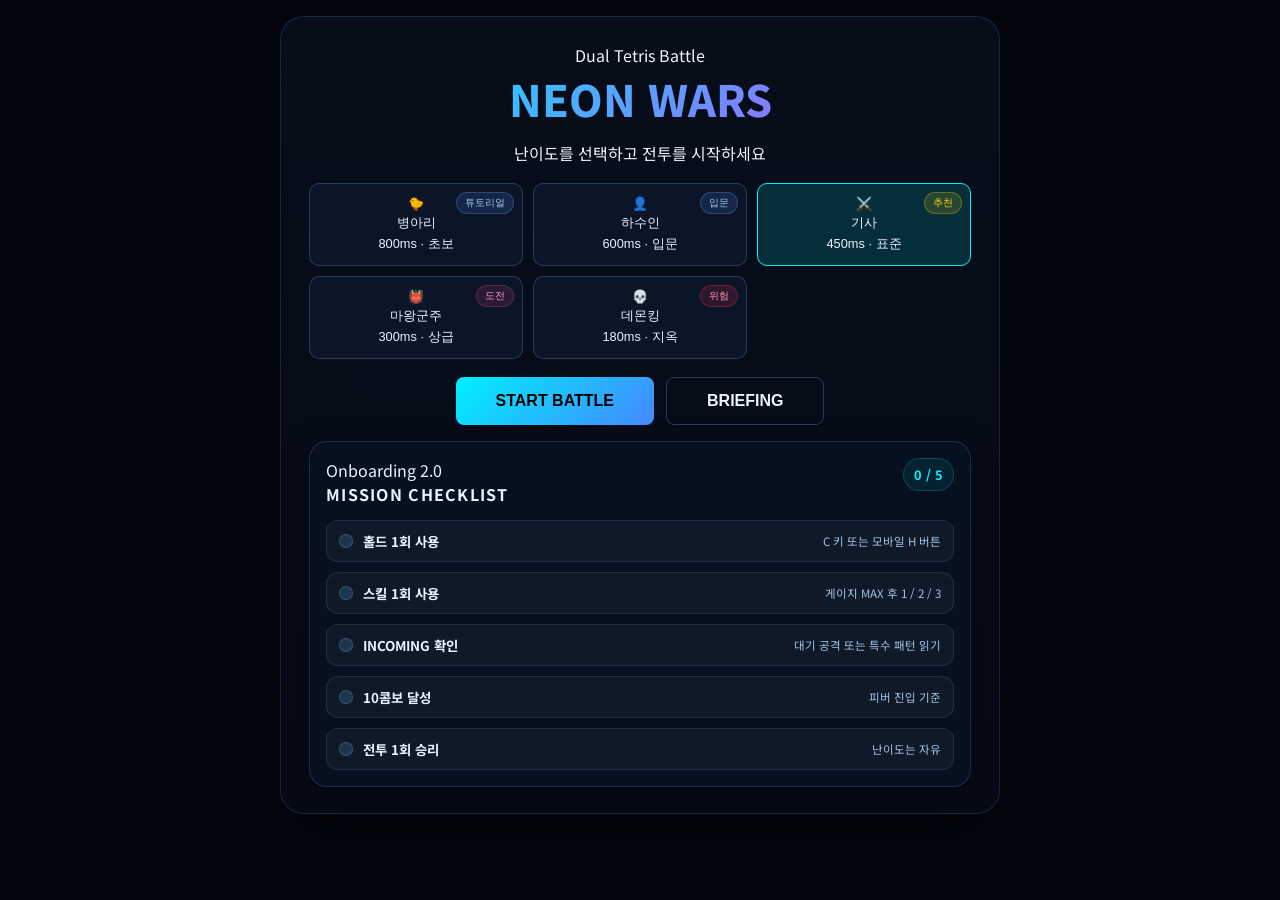
==== index.html @ 00982eb3 "feat: release v3.12.0 neon shift and combat orchestration" ====
﻿<!--
  Dual Tetris Battle: Neon Wars
  [v3.12.0] 메인 HTML - Neon Shift HUD 메타와 피버/듀얼 레이어 UI 확장
  
  작성일: 2026-03-02
  작성자: AI Agent
-->
<!DOCTYPE html>
<html lang="ko">
<head>
  <meta charset="UTF-8" />
  <meta name="viewport" content="width=device-width, initial-scale=1.0, maximum-scale=1.0, user-scalable=no, viewport-fit=cover" />
  <title>Dual Tetris Battle: Neon Wars</title>
  <meta name="description" content="AI와의 대전형 테트리스 배틀 게임 - Neon Wars" />
  <meta name="theme-color" content="#050810" />
  <link rel="stylesheet" href="./styles/main.css" />
  <link rel="preconnect" href="https://fonts.googleapis.com" />
  <link rel="preconnect" href="https://fonts.gstatic.com" crossorigin />
  <link href="https://fonts.googleapis.com/css2?family=Noto+Sans+KR:wght@400;600;700;800&display=swap" rel="stylesheet" />
</head>
<body>
  <!-- 배경 효과 캔버스 -->
  <canvas id="bgFx" class="bg-fx" width="1920" height="1080" aria-hidden="true"></canvas>

  <!-- 시작 화면 -->
  <section id="startScreen" class="start-screen">
    <div class="start-card">
      <p class="eyebrow">Dual Tetris Battle</p>
      <h1>NEON WARS</h1>
      <p class="subtitle">난이도를 선택하고 전투를 시작하세요</p>
      
      <div id="difficultyGrid" class="difficulty-grid">
        <button class="diff-btn" data-difficulty="병아리" data-level="0">
          <span class="diff-tag">튜토리얼</span>
          <span class="emoji">🐤</span>
          <span class="label">병아리</span>
          <span class="stats">800ms · 초보</span>
        </button>
        <button class="diff-btn" data-difficulty="하수인" data-level="1">
          <span class="diff-tag">입문</span>
          <span class="emoji">👤</span>
          <span class="label">하수인</span>
          <span class="stats">600ms · 입문</span>
        </button>
        <button class="diff-btn active" data-difficulty="기사" data-level="2">
          <span class="diff-tag recommended">추천</span>
          <span class="emoji">⚔️</span>
          <span class="label">기사</span>
          <span class="stats">450ms · 표준</span>
        </button>
        <button class="diff-btn" data-difficulty="마왕군주" data-level="3">
          <span class="diff-tag caution">도전</span>
          <span class="emoji">👹</span>
          <span class="label">마왕군주</span>
          <span class="stats">300ms · 상급</span>
        </button>
        <button class="diff-btn danger" data-difficulty="데몬킹" data-level="4">
          <span class="diff-tag danger">위험</span>
          <span class="emoji">💀</span>
          <span class="label">데몬킹</span>
          <span class="stats">180ms · 지옥</span>
        </button>
      </div>
      
      <div class="start-actions">
        <button id="startBattleBtn" class="start-battle">START BATTLE</button>
        <button id="briefingOpenBtn" class="start-battle briefing-btn">BRIEFING</button>
      </div>
      <div id="recentBattleCard" class="recent-battle-card hidden" aria-live="polite">
        <span class="meta-label">LAST RESULT</span>
        <strong id="recentBattleResult">-</strong>
        <span id="recentBattleMeta">최근 전투 기록 없음</span>
      </div>
      <section class="mission-panel" aria-labelledby="missionTitle">
        <div class="mission-head">
          <div>
            <p class="eyebrow">Onboarding 2.0</p>
            <h2 id="missionTitle">MISSION CHECKLIST</h2>
          </div>
          <strong id="missionProgressValue">0 / 5</strong>
        </div>
        <div id="missionChecklist" class="mission-checklist"></div>
      </section>
    </div>
  </section>

  <!-- 메인 앱 컨테이너 -->
  <div id="app" class="app">
    <!-- 상단 바 -->
    <header class="topbar">
      <h1>DUAL TETRIS BATTLE</h1>
      <div class="controls-row">
        <span id="difficultyBadge" class="difficulty-badge">AI: 기사</span>
        <button id="startBtn" class="neon-btn">TITLE</button>
        <button id="pauseBtn" class="neon-btn">PAUSE</button>
        <button id="settingsBtn" class="neon-btn">SETTINGS</button>
      </div>
    </header>

    <!-- 모바일 상태 바 (점수/콤보/레벨/게이지 한 줄) -->
    <section id="mobileStatusBar" class="mobile-status-bar">
      <div class="status-item">
        <span class="label">SCORE</span>
        <span class="value" id="mobileScore">0</span>
      </div>
      <div class="status-item">
        <span class="label">COMBO</span>
        <span class="value combo" id="mobileCombo">x0</span>
      </div>
      <div class="status-item">
        <span class="label">LEVEL</span>
        <span class="value" id="mobileLevel">1</span>
      </div>
      <div class="status-item gauge-item">
        <span class="label">SPECIAL</span>
        <div class="mobile-gauge">
          <div class="mobile-gauge-fill" id="mobileGaugeFill" style="--gauge-percent: 0%"></div>
        </div>
      </div>
    </section>

    <!-- 게임 스테이지: 3컬럼 레이아웃 -->
    <main id="stage" class="stage desktop prestart">
      
      <!-- 왼쪽: 플레이어 레인 -->
      <section class="lane player-lane">
        <h2 class="lane-title">PLAYER</h2>
        
        <!-- 플레이어 보드 -->
        <div class="board-wrap">
          <canvas id="playerCanvas" width="300" height="600"></canvas>
        </div>
        
        <!-- 플레이어 사이드 패널 (HOLD + NEXT) -->
        <div class="side-panel player-side">
          <!-- HOLD -->
          <div class="block-preview hold-preview">
            <div class="label">HOLD [C]</div>
            <canvas id="holdCanvas" width="80" height="80"></canvas>
          </div>
          
          <!-- NEXT 블록들 -->
          <div class="block-preview next-preview">
            <div class="label">NEXT</div>
            <canvas id="next1Canvas" width="80" height="60"></canvas>
            <canvas id="next2Canvas" width="80" height="60"></canvas>
            <canvas id="next3Canvas" width="80" height="60"></canvas>
            <canvas id="next4Canvas" class="extra-next" width="80" height="60"></canvas>
            <canvas id="next5Canvas" class="extra-next" width="80" height="60"></canvas>
          </div>
        </div>
      </section>

      <!-- 가운데: 상태/점수 패널 -->
      <section class="center-panel">
        <!-- VS 인디케이터 -->
        <div class="vs-indicator">VS</div>
        
        <!-- 메인 HUD -->
        <div class="main-hud">
          <!-- 점수 패널 -->
          <div class="hud-panel score-panel">
            <div class="label">SCORE</div>
            <div class="value" id="scoreValue">0</div>
          </div>
          
          <!-- 콤보 패널 -->
          <div class="hud-panel combo-panel">
            <div class="label">COMBO</div>
            <div class="value combo" id="comboValue">x0</div>
          </div>
          
          <!-- 레벨 패널 -->
          <div class="hud-panel level-panel">
            <div class="label">LEVEL</div>
            <div class="value" id="levelValue">1</div>
          </div>
          
          <!-- 특수 게이지 -->
          <div class="gauge-wrapper">
            <div class="gauge-container" id="specialGauge">
              <div class="gauge-bg"></div>
              <div class="gauge-fill" style="--gauge-percent: 0%"></div>
              <div class="gauge-inner">
                <div class="gauge-value" id="gaugeValue">0%</div>
                <div class="label">SPECIAL</div>
              </div>
            </div>
          </div>
          
          <!-- 스킬 버튼 영역 [v5.0.0] -->
          <div class="skills-panel" id="skillsPanel">
            <div class="skills-title">SKILLS</div>
            <div class="skill-buttons">
              <button class="skill-btn" id="skillBtn1" data-skill="blind" disabled>
                <span class="skill-key">1</span>
                <span class="skill-name">블라인드</span>
                <span class="skill-desc">상대 시야 차단</span>
              </button>
              <button class="skill-btn" id="skillBtn2" data-skill="swap" disabled>
                <span class="skill-key">2</span>
                <span class="skill-name">블록 스왑</span>
                <span class="skill-desc">상대 블록 교환</span>
              </button>
              <button class="skill-btn" id="skillBtn3" data-skill="reflect" disabled>
                <span class="skill-key">3</span>
                <span class="skill-name">가비지 반사</span>
                <span class="skill-desc">공격 반사 (5초)</span>
              </button>
            </div>
            <div class="skills-hint">키 1, 2, 3 또는 클릭으로 사용</div>
          </div>
        </div>
      </section>

      <!-- 오른쪽: AI 레인 -->
      <section class="lane ai-lane">
        <h2 class="lane-title">AI</h2>
        
        <!-- AI 보드 -->
        <div class="board-wrap">
          <canvas id="aiCanvas" width="300" height="600"></canvas>
        </div>
        
        <!-- AI 사이드 패널 -->
        <div class="side-panel ai-side">
          <div class="hud-panel ai-level-panel">
            <div class="label">AI LEVEL</div>
            <div class="value" id="aiLevelValue">기사</div>
          </div>
          <div class="hud-panel boss-hp-panel">
            <div class="label">BOSS HP</div>
            <div class="boss-hp-bar">
              <div class="boss-hp-fill" id="bossHpFill" style="--boss-hp-percent: 100%"></div>
            </div>
            <div class="value" id="bossHpValue">100%</div>
          </div>
        </div>
      </section>
    </main>

    <aside id="battleWidgets" class="battle-widgets">
      <section class="widget-card status-widget" aria-live="polite">
        <div class="widget-head">
          <span class="widget-label">STATUS</span>
          <span class="widget-value" id="statusCountValue">0</span>
        </div>
        <div id="statusEffects" class="status-effects">
          <div class="status-empty">활성 상태 없음</div>
        </div>
      </section>
      <section class="widget-card incoming-widget" aria-live="polite">
        <div class="widget-head">
          <span class="widget-label">INCOMING</span>
          <span class="widget-value incoming" id="incomingValue">0</span>
        </div>
        <div id="incomingQueue" class="incoming-queue">
          <div class="incoming-empty">위협 없음</div>
        </div>
      </section>
    </aside>
  </div>

  <!-- 모바일 컨트롤 -->
  <section id="mobileControls" class="mobile-controls hidden">
    <button data-action="left" aria-label="왼쪽 이동">◀</button>
    <button data-action="rotate" aria-label="회전">⟳</button>
    <button data-action="right" aria-label="오른쪽 이동">▶</button>
    <button data-action="softDrop" aria-label="소프트 드롭">▼</button>
    <button data-action="hardDrop" aria-label="하드 드롭">⤓</button>
    <button data-action="hold" aria-label="홀드">H</button>
    <button data-action="skill1" aria-label="블라인드 스킬" disabled>1</button>
    <button data-action="skill2" aria-label="블록 스왑 스킬" disabled>2</button>
    <button data-action="skill3" aria-label="가비지 반사 스킬" disabled>3</button>
  </section>

  <!-- 일시정지 오버레이 -->
  <section id="pauseOverlay" class="pause-overlay">
    <div class="pause-menu">
      <h2>PAUSED</h2>
      <div class="pause-buttons">
        <button id="resumeBtn" class="pause-btn">RESUME</button>
        <button id="restartBtn" class="pause-btn">RESTART</button>
        <button id="titleBtn" class="pause-btn">RETURN TO TITLE</button>
      </div>
    </div>
  </section>

  <section id="settingsOverlay" class="modal-overlay settings-overlay" aria-hidden="true">
    <div class="modal-card settings-modal" role="dialog" aria-modal="true" aria-labelledby="settingsTitle">
      <div class="modal-head">
        <div>
          <p class="modal-eyebrow">CONTROL CENTER</p>
          <h2 id="settingsTitle">SETTINGS</h2>
        </div>
        <button id="settingsCloseBtn" class="modal-close" aria-label="설정 닫기">CLOSE</button>
      </div>
      <div class="settings-grid">
        <section class="settings-group">
          <h3>AUDIO</h3>
          <label class="setting-row" for="masterVolumeSlider">
            <span>MASTER</span>
            <strong id="masterVolumeValue">78%</strong>
          </label>
          <input id="masterVolumeSlider" class="setting-range" type="range" min="0" max="100" step="1" value="78" />
          <label class="setting-row" for="bgmVolumeSlider">
            <span>BGM</span>
            <strong id="bgmVolumeValue">68%</strong>
          </label>
          <input id="bgmVolumeSlider" class="setting-range" type="range" min="0" max="100" step="1" value="68" />
          <label class="setting-row" for="sfxVolumeSlider">
            <span>SFX</span>
            <strong id="sfxVolumeValue">92%</strong>
          </label>
          <input id="sfxVolumeSlider" class="setting-range" type="range" min="0" max="100" step="1" value="92" />
          <label class="setting-row" for="voiceVolumeSlider">
            <span>VOICE</span>
            <strong id="voiceVolumeValue">88%</strong>
          </label>
          <input id="voiceVolumeSlider" class="setting-range" type="range" min="0" max="100" step="1" value="88" />
          <div class="settings-actions">
            <button id="settingsMuteBtn" class="setting-btn">MUTE OFF</button>
            <button id="settingsTrackBtn" class="setting-btn">NEXT TRACK</button>
            <button id="settingsTestBtn" class="setting-btn">TEST MIX</button>
            <button id="settingsCalibrateBtn" class="setting-btn">CALIBRATE</button>
            <button id="settingsLowStimAudioBtn" class="setting-btn">LOW STIM OFF</button>
          </div>
          <div class="settings-actions preset-actions">
            <button class="setting-btn preset-btn" data-preset="arcade">ARCADE</button>
            <button class="setting-btn preset-btn" data-preset="focus">FOCUS</button>
            <button class="setting-btn preset-btn" data-preset="cinematic">CINEMATIC</button>
            <button class="setting-btn preset-btn" data-preset="quiet">QUIET</button>
          </div>
          <div class="settings-meta-grid">
            <div class="settings-meta">
              <span class="meta-label">BGM STATE</span>
              <strong id="bgmStateValue">NORMAL</strong>
            </div>
            <div class="settings-meta">
              <span class="meta-label">CURRENT TRACK</span>
              <strong id="trackNameValue">-</strong>
            </div>
            <div class="settings-meta">
              <span class="meta-label">MUSIC DRIVE</span>
              <strong id="musicDriveValue">CALM</strong>
            </div>
            <div class="settings-meta">
              <span class="meta-label">BOSS LAYER</span>
              <strong id="bossLayerValue">OFF</strong>
            </div>
          </div>
        </section>
        <section class="settings-group">
          <h3>CONTROL</h3>
          <label class="setting-row" for="inputBufferSlider">
            <span>INPUT PRESET</span>
            <strong id="inputProfileValue">STANDARD</strong>
          </label>
          <div class="settings-actions preset-actions control-preset-actions">
            <button class="setting-btn control-preset-btn" data-input-preset="standard">STANDARD</button>
            <button class="setting-btn control-preset-btn" data-input-preset="arcade">ARCADE</button>
            <button class="setting-btn control-preset-btn" data-input-preset="control">CONTROL</button>
            <button class="setting-btn control-preset-btn" data-input-preset="mobileSafe">MOBILE SAFE</button>
          </div>
          <div class="keybind-grid" id="keybindGrid">
            <div class="keybind-row">
              <span class="keybind-label">MOVE LEFT</span>
              <strong id="rebindMoveLeftValue">ArrowLeft</strong>
              <button id="rebindMoveLeftBtn" class="setting-btn keybind-btn" data-rebind-action="moveLeft">REBIND</button>
            </div>
            <div class="keybind-row">
              <span class="keybind-label">MOVE RIGHT</span>
              <strong id="rebindMoveRightValue">ArrowRight</strong>
              <button id="rebindMoveRightBtn" class="setting-btn keybind-btn" data-rebind-action="moveRight">REBIND</button>
            </div>
            <div class="keybind-row">
              <span class="keybind-label">ROTATE CW</span>
              <strong id="rebindRotateCWValue">ArrowUp / KeyX</strong>
              <button id="rebindRotateCWBtn" class="setting-btn keybind-btn" data-rebind-action="rotateCW">REBIND</button>
            </div>
            <div class="keybind-row">
              <span class="keybind-label">ROTATE CCW</span>
              <strong id="rebindRotateCCWValue">KeyZ</strong>
              <button id="rebindRotateCCWBtn" class="setting-btn keybind-btn" data-rebind-action="rotateCCW">REBIND</button>
            </div>
            <div class="keybind-row">
              <span class="keybind-label">SOFT DROP</span>
              <strong id="rebindSoftDropValue">ArrowDown</strong>
              <button id="rebindSoftDropBtn" class="setting-btn keybind-btn" data-rebind-action="softDrop">REBIND</button>
            </div>
            <div class="keybind-row">
              <span class="keybind-label">HARD DROP</span>
              <strong id="rebindHardDropValue">Space</strong>
              <button id="rebindHardDropBtn" class="setting-btn keybind-btn" data-rebind-action="hardDrop">REBIND</button>
            </div>
            <div class="keybind-row">
              <span class="keybind-label">HOLD</span>
              <strong id="rebindHoldValue">KeyC</strong>
              <button id="rebindHoldBtn" class="setting-btn keybind-btn" data-rebind-action="hold">REBIND</button>
            </div>
            <div class="keybind-row">
              <span class="keybind-label">PAUSE</span>
              <strong id="rebindPauseValue">Escape / KeyP</strong>
              <button id="rebindPauseBtn" class="setting-btn keybind-btn" data-rebind-action="pause">REBIND</button>
            </div>
          </div>
          <label class="setting-row" for="inputBufferSlider">
            <span>BUFFER</span>
            <strong id="inputBufferValue">110ms</strong>
          </label>
          <input id="inputBufferSlider" class="setting-range" type="range" min="50" max="150" step="5" value="110" />
          <div class="settings-actions">
            <button id="controlAdvancedBtn" class="setting-btn">ADVANCED OFF</button>
          </div>
          <div id="controlAdvancedPanel" class="control-advanced-panel hidden">
            <label class="setting-row" for="dasSlider">
              <span>DAS</span>
              <strong id="dasValue">135ms</strong>
            </label>
            <input id="dasSlider" class="setting-range" type="range" min="60" max="200" step="5" value="135" />
            <label class="setting-row" for="arrSlider">
              <span>ARR</span>
              <strong id="arrValue">40ms</strong>
            </label>
            <input id="arrSlider" class="setting-range" type="range" min="0" max="80" step="4" value="40" />
            <label class="setting-row" for="softDropRepeatSlider">
              <span>SOFT DROP REPEAT</span>
              <strong id="softDropRepeatValue">32ms</strong>
            </label>
            <input id="softDropRepeatSlider" class="setting-range" type="range" min="12" max="60" step="4" value="32" />
            <label class="setting-row" for="lockResetLimitSlider">
              <span>LOCK RESET LIMIT</span>
              <strong id="lockResetLimitValue">15</strong>
            </label>
            <input id="lockResetLimitSlider" class="setting-range" type="range" min="4" max="20" step="1" value="15" />
            <div class="settings-actions">
              <button id="irsToggleBtn" class="setting-btn">IRS ON</button>
              <button id="ihsToggleBtn" class="setting-btn">IHS ON</button>
              <button id="hardDropBufferBtn" class="setting-btn">HARD DROP BUFFER ON</button>
            </div>
          </div>
          <p class="settings-note">
            기본은 쉬운 프리셋으로 두고, 고급 입력 설정을 열면 DAS/ARR/버퍼/IRS/IHS를 조정할 수 있습니다. 재바인딩 중에는 다음 키 입력이 즉시 해당 액션으로 저장됩니다.
          </p>
        </section>
        <section class="settings-group">
          <h3>DISPLAY</h3>
          <label class="setting-row" for="shakeSlider">
            <span>SCREEN SHAKE</span>
            <strong id="shakeValue">100%</strong>
          </label>
          <input id="shakeSlider" class="setting-range" type="range" min="0" max="100" step="5" value="100" />
          <div class="settings-actions">
            <button id="settingsReducedFxBtn" class="setting-btn">FX FULL</button>
            <button id="settingsLowPowerBtn" class="setting-btn">LOW POWER OFF</button>
            <button id="settingsBriefingBtn" class="setting-btn">REPLAY BRIEFING</button>
          </div>
          <div class="settings-actions">
            <button id="settingsDevPanelBtn" class="setting-btn">DEV PANEL OFF</button>
            <button id="settingsExportSessionBtn" class="setting-btn">EXPORT SESSION</button>
            <button id="settingsClearSessionBtn" class="setting-btn">CLEAR SESSION</button>
          </div>
          <p class="settings-note">
            화면 흔들림과 임팩트 강도를 조절합니다. 저자극 FX는 배경/콜아웃 강도를 줄이고, 저사양 모드는 배경 밀도와 흔들림을 더 낮춥니다. DEV PANEL은 FPS, 입력, 오디오, 보스 상태와 마지막 오류를 숨김 카드로 표시합니다.
          </p>
        </section>
        <section class="settings-group">
          <h3>MOBILE</h3>
          <label class="setting-row" for="mobileScaleSlider">
            <span>BUTTON SIZE</span>
            <strong id="mobileScaleValue">100%</strong>
          </label>
          <input id="mobileScaleSlider" class="setting-range" type="range" min="90" max="130" step="5" value="100" />
          <label class="setting-row" for="touchRepeatSlider">
            <span>REPEAT SPEED</span>
            <strong id="touchRepeatValue">75ms</strong>
          </label>
          <input id="touchRepeatSlider" class="setting-range" type="range" min="45" max="120" step="5" value="75" />
          <div class="settings-actions">
            <button class="setting-btn layout-btn" data-layout="default">DEFAULT</button>
            <button class="setting-btn layout-btn" data-layout="lefty">LEFTY</button>
            <button class="setting-btn layout-btn" data-layout="righty">RIGHTY</button>
            <button class="setting-btn layout-btn" data-layout="compact">COMPACT</button>
          </div>
          <div class="settings-actions">
            <button id="settingsHapticLevelBtn" class="setting-btn">HAPTIC NORMAL</button>
            <button id="settingsTouchDebugBtn" class="setting-btn">DEBUG OFF</button>
          </div>
          <p class="settings-note">
            모바일에서는 버튼 위치, 크기, 반복 속도, 햅틱 강도를 조절할 수 있습니다. 세로 모드에서는 회전 힌트를 따르고, 터치 디버그는 마지막 입력과 반복 횟수를 표시합니다.
          </p>
        </section>
      </div>
    </div>
  </section>

  <section id="briefingOverlay" class="modal-overlay briefing-overlay" aria-hidden="true">
    <div class="modal-card briefing-modal" role="dialog" aria-modal="true" aria-labelledby="briefingTitle">
      <p class="modal-eyebrow">FIELD GUIDE</p>
      <div class="briefing-progress">
        <span id="briefingStepValue">1 / 4</span>
        <div id="briefingDots" class="briefing-dots" aria-hidden="true"></div>
      </div>
      <h2 id="briefingTitle">BOARD CONTROL</h2>
      <p id="briefingText" class="briefing-text">보드의 핵심 정보와 기본 흐름을 먼저 파악합니다.</p>
      <div id="briefingHighlights" class="briefing-highlights"></div>
      <div class="result-actions">
        <button id="briefingSkipBtn" class="setting-btn">SKIP</button>
        <button id="briefingNextBtn" class="setting-btn">NEXT</button>
      </div>
    </div>
  </section>

  <section id="resultOverlay" class="modal-overlay result-overlay" aria-hidden="true">
    <div class="modal-card result-modal" role="dialog" aria-modal="true" aria-labelledby="resultTitle">
      <p class="modal-eyebrow" id="resultEyebrow">BATTLE RESULT</p>
      <h2 id="resultTitle">VICTORY</h2>
      <p id="resultSummary" class="result-summary">전투 결과를 집계 중입니다.</p>
      <div id="resultFeedbackList" class="result-feedback-list" aria-live="polite"></div>
      <div class="result-stats-grid">
        <div class="result-stat">
          <span class="meta-label">SCORE</span>
          <strong id="resultScore">0</strong>
        </div>
        <div class="result-stat">
          <span class="meta-label">LINES</span>
          <strong id="resultLines">0</strong>
        </div>
        <div class="result-stat">
          <span class="meta-label">MAX COMBO</span>
          <strong id="resultMaxCombo">x0</strong>
        </div>
        <div class="result-stat">
          <span class="meta-label">T-SPIN</span>
          <strong id="resultTSpins">0</strong>
        </div>
        <div class="result-stat">
          <span class="meta-label">TETRIS</span>
          <strong id="resultTetrises">0</strong>
        </div>
        <div class="result-stat">
          <span class="meta-label">PERFECT</span>
          <strong id="resultPerfects">0</strong>
        </div>
      </div>
      <div class="result-actions">
        <button id="resultRestartBtn" class="pause-btn">PLAY AGAIN</button>
        <button id="resultBriefingBtn" class="pause-btn">BRIEFING</button>
        <button id="resultTitleBtn" class="pause-btn">TITLE</button>
      </div>
    </div>
  </section>

  <section id="rotateHint" class="rotate-hint hidden" aria-live="polite">
    <strong>LANDSCAPE RECOMMENDED</strong>
    <span>세로 화면에서는 조작 영역이 좁습니다. 기기를 가로로 돌리면 훨씬 안정적으로 플레이할 수 있습니다.</span>
  </section>

  <!-- 콤보 디스플레이 -->
  <div id="comboDisplay" class="combo-display">
    <span id="comboText">x12</span>
  </div>

  <div id="battleCallout" class="battle-callout" aria-live="polite">
    <span id="battleCalloutTitle">DOUBLE</span>
    <small id="battleCalloutSubtitle">BACK TO BACK</small>
  </div>

  <div id="devDebugPanel" class="touch-debug-panel hidden" aria-live="polite">
    <span class="meta-label">DEV PANEL</span>
    <strong id="touchDebugAction">IDLE</strong>
    <span id="touchDebugMeta">press:0 · repeat:0 · last:0ms</span>
    <span id="devFpsMeta">fps:0 · avg:0 · min:0</span>
    <span id="devAudioMeta">audio:idle · bgm:normal · track:-</span>
    <span id="devGameMeta">boss:0 · incoming:0 · paused:false</span>
    <span id="devErrorMeta">error:none</span>
  </div>

  <!-- 메인 스크립트 -->
  <script type="module" src="./src/main.js"></script>
</body>
</html>
---- styles/main.css ----
﻿/*
 * Dual Tetris Battle: Neon Wars - Main Stylesheet
 * [v3.12.0] 입력 정밀 설정, QA 패널, 게임필, 피버 변형, 네온 레이어 UI 대응
 * 
 * 작성일: 2026-03-02
 * 변경사항: 3컬럼 구조 (Player/Center/AI), 모바일 상단 상태바, 1080p 타이틀 적합화, 스크롤바 거터 제거
 */

/* ===== CSS VARIABLES ===== */
:root {
  --bg-primary: #050810;
  --bg-secondary: #0a1428;
  --bg-tertiary: #0d1a33;
  --glass-bg: rgba(15, 25, 45, 0.75);
  --glass-bg-strong: rgba(20, 35, 60, 0.9);
  --glass-border: rgba(100, 180, 255, 0.25);
  --text-primary: #e8f4ff;
  --text-secondary: #a0c4e8;
  --text-muted: #6b8db0;
  --neon-cyan: #00f0ff;
  --neon-blue: #4488ff;
  --neon-purple: #b84dff;
  --neon-pink: #ff4d9e;
  --neon-gold: #ffd700;
  --neon-danger: #ff2d55;
  --mobile-btn-size: 55px;
  --safe-top: env(safe-area-inset-top, 0px);
  --safe-right: env(safe-area-inset-right, 0px);
  --safe-bottom: env(safe-area-inset-bottom, 0px);
  --safe-left: env(safe-area-inset-left, 0px);
}

/* ===== BASE ===== */
* { box-sizing: border-box; margin: 0; padding: 0; }

html {
  font-size: 16px;
  -webkit-font-smoothing: antialiased;
}

body {
  margin: 0;
  min-height: 100vh;
  color: var(--text-primary);
  font-family: "Segoe UI", "Noto Sans KR", sans-serif;
  background: 
    radial-gradient(ellipse at 20% 30%, rgba(0, 120, 255, 0.15) 0%, transparent 50%),
    radial-gradient(ellipse at 80% 70%, rgba(180, 60, 255, 0.12) 0%, transparent 45%),
    linear-gradient(180deg, var(--bg-primary) 0%, var(--bg-secondary) 100%);
  overflow: hidden;
}

body.reduced-effects .widget-card,
body.reduced-effects .recent-battle-card,
body.reduced-effects .battle-callout,
body.reduced-effects .modal-card {
  box-shadow: 0 12px 30px rgba(0, 0, 0, 0.2);
}

body.low-power-mode .bg-fx,
body.low-power-mode .battle-callout,
body.low-power-mode .recent-battle-card {
  filter: saturate(0.8);
}

body.low-power-mode .battle-callout,
body.low-power-mode .recent-battle-card,
body.low-power-mode .modal-card {
  transition-duration: 0.1s;
}

body.neon-shift-active .widget-card,
body.neon-shift-active .recent-battle-card {
  border-color: rgba(0, 240, 255, 0.28);
  box-shadow: 0 14px 34px rgba(0, 240, 255, 0.12), 0 0 28px rgba(184, 77, 255, 0.08);
}

/* ===== BACKGROUND FX ===== */
.bg-fx {
  position: fixed;
  inset: 0;
  z-index: 0;
  pointer-events: none;
}

/* ===== APP ===== */
.app {
  position: relative;
  z-index: 1;
  display: flex;
  flex-direction: column;
  height: 100vh;
  width: 100vw;
}

/* ===== TOPBAR ===== */
.topbar {
  display: flex;
  justify-content: space-between;
  align-items: center;
  padding: calc(12px + var(--safe-top)) calc(24px + var(--safe-right)) 12px calc(24px + var(--safe-left));
  background: var(--glass-bg);
  border-bottom: 1px solid var(--glass-border);
  backdrop-filter: blur(10px);
  flex-shrink: 0;
  height: calc(60px + var(--safe-top));
}

.topbar h1 {
  font-size: 1.2rem;
  font-weight: 700;
  letter-spacing: 0.1em;
  color: var(--neon-cyan);
  margin: 0;
}

.controls-row {
  display: flex;
  gap: 8px;
  align-items: center;
}

.difficulty-badge {
  padding: 4px 12px;
  background: rgba(0, 240, 255, 0.1);
  border: 1px solid rgba(0, 240, 255, 0.3);
  border-radius: 16px;
  font-size: 0.75rem;
  color: var(--neon-cyan);
}

.neon-btn {
  padding: 6px 16px;
  background: transparent;
  border: 1px solid var(--glass-border);
  border-radius: 6px;
  color: var(--text-primary);
  font-size: 0.75rem;
  font-weight: 600;
  cursor: pointer;
  transition: all 0.15s ease;
}

.neon-btn:hover {
  border-color: var(--neon-cyan);
  color: var(--neon-cyan);
}

/* ===== MOBILE STATUS BAR (Desktop에서는 숨김) ===== */
.mobile-status-bar {
  display: none;
}

/* ===== START SCREEN ===== */
.start-screen {
  position: fixed;
  inset: 0;
  z-index: 100;
  display: flex;
  align-items: flex-start;
  justify-content: center;
  min-height: 100vh;
  min-height: 100dvh;
  padding:
    calc(22px + var(--safe-top))
    calc(24px + var(--safe-right))
    calc(22px + var(--safe-bottom))
    calc(24px + var(--safe-left));
  background: rgba(5, 8, 16, 0.95);
  backdrop-filter: blur(20px);
  overflow-y: auto;
  overflow-x: hidden;
}

.start-screen.hidden {
  display: none;
}

.hidden {
  display: none !important;
}

.start-card {
  width: min(720px, 100%);
  text-align: center;
  padding: clamp(26px, 3vw, 38px);
  max-height: calc(100vh - (44px + var(--safe-top) + var(--safe-bottom)));
  max-height: calc(100dvh - (44px + var(--safe-top) + var(--safe-bottom)));
  overflow-y: auto;
  background: linear-gradient(180deg, rgba(8, 14, 28, 0.82) 0%, rgba(7, 12, 24, 0.72) 100%);
  border: 1px solid rgba(100, 180, 255, 0.16);
  border-radius: 24px;
  box-shadow: 0 24px 60px rgba(0, 0, 0, 0.34);
}

.start-card h1 {
  font-size: 3rem;
  font-weight: 800;
  margin: 0 0 16px;
  background: linear-gradient(135deg, var(--neon-cyan), var(--neon-purple));
  -webkit-background-clip: text;
  -webkit-text-fill-color: transparent;
}

.difficulty-grid {
  display: grid;
  grid-template-columns: repeat(3, 1fr);
  gap: 10px;
  margin: 20px 0 22px;
}

.diff-btn {
  position: relative;
  display: flex;
  flex-direction: column;
  align-items: center;
  gap: 4px;
  padding: 12px;
  background: var(--glass-bg);
  border: 1px solid var(--glass-border);
  border-radius: 10px;
  color: var(--text-primary);
  cursor: pointer;
  font-size: 0.8rem;
}

.diff-tag {
  position: absolute;
  top: 8px;
  right: 8px;
  padding: 3px 8px;
  border-radius: 999px;
  background: rgba(68, 136, 255, 0.16);
  border: 1px solid rgba(100, 180, 255, 0.24);
  font-size: 0.62rem;
  color: var(--text-secondary);
}

.diff-tag.recommended {
  background: rgba(255, 215, 0, 0.14);
  border-color: rgba(255, 215, 0, 0.28);
  color: var(--neon-gold);
}

.diff-tag.caution {
  background: rgba(255, 77, 158, 0.12);
  border-color: rgba(255, 77, 158, 0.22);
  color: #ff9dbc;
}

.diff-tag.danger {
  background: rgba(255, 45, 85, 0.14);
  border-color: rgba(255, 45, 85, 0.28);
  color: #ff97ad;
}

.diff-btn.active {
  background: rgba(0, 240, 255, 0.15);
  border-color: var(--neon-cyan);
}

.start-battle {
  padding: 14px 40px;
  font-size: 1rem;
  font-weight: 700;
  background: linear-gradient(135deg, var(--neon-cyan), var(--neon-blue));
  border: none;
  border-radius: 8px;
  color: #000;
  cursor: pointer;
}

.start-actions {
  display: flex;
  justify-content: center;
  gap: 12px;
  flex-wrap: wrap;
}

.recent-battle-card {
  display: flex;
  flex-direction: column;
  align-items: flex-start;
  gap: 6px;
  width: 100%;
  margin-top: 18px;
  padding: 14px 18px;
  text-align: left;
  background: rgba(8, 16, 32, 0.78);
  border: 1px solid rgba(100, 180, 255, 0.2);
  border-radius: 16px;
  box-shadow: 0 18px 34px rgba(0, 0, 0, 0.24);
  backdrop-filter: blur(14px);
}

.mission-panel {
  margin-top: 18px;
  padding: 18px;
  background: rgba(9, 18, 34, 0.84);
  border: 1px solid rgba(100, 180, 255, 0.18);
  border-radius: 18px;
  text-align: left;
  box-shadow: 0 18px 40px rgba(0, 0, 0, 0.28);
}

.mission-head {
  display: flex;
  align-items: flex-start;
  justify-content: space-between;
  gap: 12px;
  margin-bottom: 14px;
}

.mission-head h2 {
  font-size: 1rem;
  letter-spacing: 0.08em;
}

.mission-head strong {
  padding: 6px 10px;
  border-radius: 999px;
  background: rgba(0, 240, 255, 0.08);
  border: 1px solid rgba(0, 240, 255, 0.2);
  color: var(--neon-cyan);
  font-size: 0.8rem;
}

.mission-checklist {
  display: grid;
  gap: 10px;
}

.mission-item {
  display: flex;
  align-items: center;
  gap: 10px;
  padding: 10px 12px;
  border-radius: 12px;
  background: rgba(255, 255, 255, 0.04);
  border: 1px solid rgba(100, 180, 255, 0.14);
}

.mission-item strong {
  flex: 1;
  font-size: 0.84rem;
}

.mission-item span {
  font-size: 0.72rem;
  color: var(--text-secondary);
}

.mission-item::before {
  content: "";
  width: 12px;
  height: 12px;
  border-radius: 999px;
  background: rgba(100, 180, 255, 0.18);
  border: 1px solid rgba(100, 180, 255, 0.26);
}

.mission-item.complete {
  border-color: rgba(255, 215, 0, 0.28);
  background: rgba(255, 215, 0, 0.08);
}

.mission-item.complete::before {
  background: rgba(255, 215, 0, 0.72);
  border-color: rgba(255, 215, 0, 0.9);
  box-shadow: 0 0 12px rgba(255, 215, 0, 0.3);
}

.briefing-btn {
  background: transparent;
  border: 1px solid rgba(100, 180, 255, 0.3);
  color: var(--text-primary);
}

/* ===== DESKTOP STAGE: 3컬럼 레이아웃 ===== */
.stage {
  display: grid;
  grid-template-columns: 1fr auto 1fr;
  flex: 1;
  padding: 20px;
  gap: 20px;
  min-height: 0;
  overflow: hidden;
  align-items: center;
}

.stage.prestart {
  opacity: 0.3;
  pointer-events: none;
}

/* ===== LANE (Player & AI) ===== */
.lane {
  display: grid;
  grid-template-columns: auto 1fr;
  grid-template-rows: auto 1fr;
  grid-template-areas:
    "title title"
    "side board";
  gap: 12px;
  align-items: start;
}

.lane.player-lane {
  justify-self: end;
}

.lane.ai-lane {
  justify-self: start;
}

.lane-title {
  grid-area: title;
  font-size: 0.8rem;
  font-weight: 700;
  letter-spacing: 0.15em;
  padding: 6px 16px;
  background: var(--glass-bg);
  border: 1px solid var(--glass-border);
  border-radius: 16px;
  margin: 0;
  justify-self: center;
}

.lane.player-lane .lane-title {
  color: var(--neon-cyan);
  border-color: rgba(0, 240, 255, 0.3);
}

.lane.ai-lane .lane-title {
  color: var(--neon-pink);
  border-color: rgba(255, 77, 158, 0.3);
}

/* ===== SIDE PANEL (HOLD, NEXT, AI INFO) ===== */
.side-panel {
  grid-area: side;
  display: flex;
  flex-direction: column;
  gap: 12px;
  width: 100px;
}

.player-side {
  align-items: flex-end;
}

.ai-side {
  align-items: flex-start;
}

/* ===== BOARDS ===== */
.board-wrap {
  grid-area: board;
  padding: 12px;
  background: var(--glass-bg);
  border: 1px solid var(--glass-border);
  border-radius: 12px;
  backdrop-filter: blur(8px);
}

.board-wrap canvas {
  display: block;
  border-radius: 4px;
  background: rgba(0, 0, 0, 0.3);
}

/* ===== BLOCK PREVIEW (HOLD, NEXT) ===== */
.block-preview {
  display: flex;
  flex-direction: column;
  align-items: center;
  gap: 4px;
  padding: 10px;
  background: var(--glass-bg);
  border: 1px solid var(--glass-border);
  border-radius: 10px;
  width: 100%;
}

.block-preview .label {
  font-size: 0.6rem;
  color: var(--text-muted);
  text-transform: uppercase;
  text-align: center;
}

.hold-preview canvas {
  width: 60px;
  height: 60px;
}

.next-preview canvas {
  width: 50px;
  height: 40px;
}

.next-preview canvas.extra-next {
  display: none;
}

.next-preview.scan-extended canvas.extra-next {
  display: block;
}

/* ===== CENTER PANEL ===== */
.center-panel {
  display: flex;
  flex-direction: column;
  align-items: center;
  justify-content: center;
  gap: 24px;
  padding: 0 20px;
}

.vs-indicator {
  font-size: 2rem;
  font-weight: 800;
  color: var(--neon-gold);
  text-shadow: 0 0 10px var(--neon-gold);
}

.main-hud {
  display: flex;
  flex-direction: column;
  gap: 12px;
  width: 140px;
}

/* ===== HUD PANELS ===== */
.hud-panel {
  display: flex;
  flex-direction: column;
  align-items: center;
  padding: 12px;
  background: var(--glass-bg);
  border: 1px solid var(--glass-border);
  border-radius: 10px;
}

.hud-panel .label {
  font-size: 0.65rem;
  color: var(--text-muted);
  text-transform: uppercase;
  letter-spacing: 0.05em;
}

.hud-panel .value {
  font-size: 1.3rem;
  font-weight: 700;
  color: var(--neon-cyan);
}

.hud-panel .value.combo {
  color: var(--neon-gold);
}

.score-panel .value {
  font-size: 1.5rem;
}

.ai-level-panel .value {
  color: var(--neon-pink);
}

.boss-hp-panel {
  gap: 8px;
  min-width: 110px;
}

.boss-hp-bar {
  width: 100%;
  height: 8px;
  background: rgba(255, 45, 85, 0.12);
  border: 1px solid rgba(255, 45, 85, 0.25);
  border-radius: 999px;
  overflow: hidden;
}

.boss-hp-fill {
  height: 100%;
  width: var(--boss-hp-percent, 100%);
  background: linear-gradient(90deg, #ffcf40, #ff6b3d, var(--neon-danger));
  transition: width 0.2s ease;
}

.boss-hp-panel .value {
  font-size: 1rem;
  color: #ff8aa5;
}

/* ===== SPECIAL GAUGE ===== */
.gauge-wrapper {
  display: flex;
  justify-content: center;
}

.gauge-container {
  position: relative;
  width: 100px;
  height: 100px;
}

.gauge-bg {
  position: absolute;
  inset: 0;
  border-radius: 50%;
  background: var(--glass-bg);
  border: 3px solid var(--glass-border);
}

.gauge-fill {
  position: absolute;
  inset: 0;
  border-radius: 50%;
  background: conic-gradient(
    var(--neon-cyan) 0%, 
    var(--neon-blue) var(--gauge-percent, 0%), 
    transparent var(--gauge-percent, 0%)
  );
  -webkit-mask: radial-gradient(transparent 55%, black 56%);
  mask: radial-gradient(transparent 55%, black 56%);
}

.gauge-inner {
  position: absolute;
  inset: 12px;
  border-radius: 50%;
  background: var(--glass-bg-strong);
  display: flex;
  flex-direction: column;
  align-items: center;
  justify-content: center;
}

.gauge-value {
  font-size: 1.1rem;
  font-weight: 700;
  color: var(--neon-cyan);
}

.gauge-inner .label {
  font-size: 0.6rem;
  color: var(--text-muted);
}

/* [v5.0.0] 게이지 MAX 상태 - 발광 효과 */
.gauge-max .gauge-bg {
  border-color: var(--neon-gold);
  box-shadow: 0 0 20px var(--neon-gold), 0 0 40px var(--neon-gold);
  animation: gauge-pulse 1s ease-in-out infinite;
}

.gauge-max .gauge-fill {
  background: conic-gradient(
    var(--neon-gold) 0%,
    #ffaa00 var(--gauge-percent, 100%),
    transparent var(--gauge-percent, 100%)
  );
}

.gauge-max .gauge-value {
  color: var(--neon-gold);
  text-shadow: 0 0 10px var(--neon-gold);
  animation: text-pulse 0.5s ease-in-out infinite;
}

@keyframes gauge-pulse {
  0%, 100% { box-shadow: 0 0 20px var(--neon-gold), 0 0 40px var(--neon-gold); }
  50% { box-shadow: 0 0 30px var(--neon-gold), 0 0 60px var(--neon-gold), 0 0 80px var(--neon-gold); }
}

@keyframes text-pulse {
  0%, 100% { transform: scale(1); }
  50% { transform: scale(1.1); }
}

/* ===== SKILLS PANEL [v5.0.0] ===== */
.skills-panel {
  display: flex;
  flex-direction: column;
  align-items: center;
  gap: 8px;
  margin-top: 8px;
  padding: 12px;
  background: var(--glass-bg);
  border: 1px solid var(--glass-border);
  border-radius: 12px;
  width: 140px;
}

.skills-title {
  font-size: 0.7rem;
  font-weight: 700;
  color: var(--text-muted);
  letter-spacing: 0.1em;
}

.skill-buttons {
  display: flex;
  flex-direction: column;
  gap: 6px;
  width: 100%;
}

.skill-btn {
  display: flex;
  flex-direction: column;
  align-items: center;
  padding: 8px 6px;
  background: var(--glass-bg-strong);
  border: 1px solid var(--glass-border);
  border-radius: 8px;
  color: var(--text-secondary);
  cursor: pointer;
  transition: all 0.2s ease;
  position: relative;
  opacity: 0.5;
  pointer-events: none;
}

.skill-btn:not(:disabled) {
  opacity: 1;
  pointer-events: auto;
  border-color: var(--neon-cyan);
  background: rgba(0, 240, 255, 0.1);
}

.skill-btn:not(:disabled):hover {
  background: rgba(0, 240, 255, 0.2);
  box-shadow: 0 0 15px rgba(0, 240, 255, 0.3);
  transform: translateY(-2px);
}

.skill-btn:not(:disabled):active {
  transform: translateY(0);
}

.skill-key {
  position: absolute;
  top: -6px;
  left: 6px;
  width: 18px;
  height: 18px;
  background: var(--neon-cyan);
  color: #000;
  font-size: 0.7rem;
  font-weight: 700;
  border-radius: 4px;
  display: flex;
  align-items: center;
  justify-content: center;
}

.skill-name {
  font-size: 0.75rem;
  font-weight: 600;
  color: var(--text-primary);
  margin-top: 4px;
}

.skill-desc {
  font-size: 0.6rem;
  color: var(--text-muted);
}

.skills-hint {
  font-size: 0.55rem;
  color: var(--text-muted);
  text-align: center;
  margin-top: 4px;
}

/* ===== SCREEN SHAKE [v5.0.0] ===== */
#app {
  transform: translate(var(--shake-x, 0), var(--shake-y, 0));
  transition: transform 0.05s ease-out;
}

/* ===== PAUSE OVERLAY ===== */
.pause-overlay {
  position: fixed;
  inset: 0;
  z-index: 90;
  display: none;
  align-items: center;
  justify-content: center;
  background: rgba(5, 8, 16, 0.9);
  backdrop-filter: blur(10px);
}

.pause-overlay.visible {
  display: flex;
}

.pause-menu {
  text-align: center;
  padding: 40px;
  background: var(--glass-bg-strong);
  border: 1px solid var(--glass-border);
  border-radius: 16px;
}

.pause-menu h2 {
  margin: 0 0 24px;
  color: var(--neon-cyan);
}

.pause-buttons {
  display: flex;
  flex-direction: column;
  gap: 12px;
}

.pause-btn {
  padding: 12px 40px;
  background: transparent;
  border: 1px solid var(--glass-border);
  border-radius: 8px;
  color: var(--text-primary);
  cursor: pointer;
  transition: all 0.2s;
}

.pause-btn:hover {
  border-color: var(--neon-cyan);
  color: var(--neon-cyan);
}

/* ===== COMBO DISPLAY ===== */
.combo-display {
  position: fixed;
  top: 50%;
  left: 50%;
  transform: translate(-50%, -50%) scale(0.5);
  z-index: 85;
  pointer-events: none;
  opacity: 0;
  transition: opacity 0.1s ease, transform 0.3s ease;
}

.combo-display.visible {
  opacity: 1;
  transform: translate(-50%, -50%) scale(1);
}

.combo-display span {
  font-size: 4rem;
  font-weight: 800;
  color: var(--neon-gold);
  text-shadow: 
    0 0 10px var(--neon-gold),
    0 0 20px var(--neon-gold),
    0 0 40px var(--neon-danger);
}

/* ===== BATTLE WIDGETS [v3.1.0] ===== */
.battle-widgets {
  position: fixed;
  left: 20px;
  bottom: 20px;
  z-index: 70;
  display: flex;
  flex-direction: column;
  gap: 12px;
  width: min(320px, calc(100vw - 40px));
  pointer-events: none;
}

.widget-card {
  padding: 14px 16px;
  background: rgba(8, 16, 32, 0.84);
  border: 1px solid rgba(100, 180, 255, 0.22);
  border-radius: 14px;
  box-shadow: 0 20px 50px rgba(0, 0, 0, 0.24);
  backdrop-filter: blur(14px);
}

.widget-head {
  display: flex;
  align-items: center;
  justify-content: space-between;
  gap: 12px;
  margin-bottom: 10px;
}

.widget-label {
  font-size: 0.68rem;
  letter-spacing: 0.16em;
  color: var(--text-muted);
}

.widget-value {
  font-size: 1rem;
  font-weight: 800;
  color: var(--neon-cyan);
}

.widget-value.incoming {
  color: #ffb86b;
}

.status-effects,
.incoming-queue {
  display: flex;
  flex-wrap: wrap;
  gap: 8px;
}

.status-chip,
.incoming-chip {
  display: inline-flex;
  align-items: center;
  gap: 8px;
  min-height: 34px;
  padding: 6px 10px;
  border-radius: 999px;
  background: rgba(255, 255, 255, 0.04);
  border: 1px solid rgba(100, 180, 255, 0.2);
}

.status-chip.buff {
  border-color: rgba(0, 240, 255, 0.32);
}

.status-chip.debuff {
  border-color: rgba(255, 77, 158, 0.32);
}

.status-chip.warning,
.incoming-chip.special {
  border-color: rgba(255, 215, 0, 0.34);
}

.status-chip.neon {
  border-color: rgba(0, 240, 255, 0.45);
  box-shadow: inset 0 0 0 1px rgba(184, 77, 255, 0.12), 0 0 18px rgba(0, 240, 255, 0.12);
}

.status-name,
.incoming-name {
  font-size: 0.72rem;
  font-weight: 700;
  letter-spacing: 0.08em;
  color: var(--text-primary);
}

.status-time,
.incoming-time {
  font-size: 0.68rem;
  color: var(--text-secondary);
}

.incoming-chip.garbage .incoming-name {
  color: #ffb86b;
}

.status-empty,
.incoming-empty {
  font-size: 0.72rem;
  color: var(--text-muted);
}

/* ===== MODALS [v3.1.0] ===== */
.modal-overlay {
  position: fixed;
  inset: 0;
  z-index: 95;
  display: none;
  align-items: center;
  justify-content: center;
  padding:
    calc(20px + var(--safe-top))
    calc(20px + var(--safe-right))
    calc(20px + var(--safe-bottom))
    calc(20px + var(--safe-left));
  background: rgba(5, 8, 16, 0.84);
  backdrop-filter: blur(14px);
}

.modal-overlay.visible {
  display: flex;
}

.modal-card {
  width: min(720px, 100%);
  max-height: calc(100vh - var(--safe-top) - var(--safe-bottom) - 40px);
  overflow: auto;
  padding: 28px;
  background:
    linear-gradient(160deg, rgba(18, 32, 62, 0.92), rgba(8, 14, 28, 0.96));
  border: 1px solid rgba(100, 180, 255, 0.24);
  border-radius: 20px;
  box-shadow: 0 30px 80px rgba(0, 0, 0, 0.4);
}

.settings-modal {
  width: min(1180px, 100%);
}

.modal-head {
  display: flex;
  align-items: flex-start;
  justify-content: space-between;
  gap: 16px;
  margin-bottom: 24px;
  position: sticky;
  top: -28px;
  z-index: 2;
  padding: 0 0 14px;
  background: linear-gradient(180deg, rgba(12, 22, 42, 0.98), rgba(12, 22, 42, 0.72), rgba(12, 22, 42, 0));
}

.modal-eyebrow {
  margin-bottom: 6px;
  font-size: 0.7rem;
  letter-spacing: 0.18em;
  color: var(--text-muted);
}

.modal-head h2,
.result-modal h2 {
  font-size: 2rem;
  color: var(--text-primary);
}

.modal-close {
  padding: 8px 14px;
  background: transparent;
  border: 1px solid rgba(100, 180, 255, 0.24);
  border-radius: 999px;
  color: var(--text-secondary);
  cursor: pointer;
  transition: border-color 0.15s ease, color 0.15s ease, transform 0.15s ease;
}

.modal-close:hover {
  border-color: var(--neon-cyan);
  color: var(--neon-cyan);
  transform: translateY(-1px);
}

.settings-grid {
  display: grid;
  grid-template-columns: repeat(4, minmax(0, 1fr));
  gap: 18px;
  align-items: start;
}

.settings-group {
  padding: 18px;
  background: rgba(255, 255, 255, 0.03);
  border: 1px solid rgba(100, 180, 255, 0.12);
  border-radius: 16px;
}

.settings-group h3 {
  margin-bottom: 18px;
  font-size: 0.82rem;
  letter-spacing: 0.14em;
  color: var(--neon-cyan);
}

.setting-row {
  display: flex;
  align-items: center;
  justify-content: space-between;
  gap: 12px;
  margin-bottom: 10px;
  color: var(--text-secondary);
  font-size: 0.78rem;
}

.setting-row strong {
  color: var(--text-primary);
}

.setting-range {
  width: 100%;
  accent-color: var(--neon-cyan);
}

.settings-actions {
  display: flex;
  flex-wrap: wrap;
  gap: 10px;
  margin-top: 18px;
}

.preset-actions {
  margin-top: 10px;
}

.control-preset-actions .setting-btn {
  flex: 1 1 140px;
}

.setting-btn {
  padding: 10px 14px;
  background: rgba(255, 255, 255, 0.04);
  border: 1px solid rgba(100, 180, 255, 0.16);
  border-radius: 10px;
  color: var(--text-primary);
  cursor: pointer;
  transition: border-color 0.15s ease, transform 0.15s ease, background 0.15s ease;
}

.setting-btn:hover {
  border-color: var(--neon-cyan);
  background: rgba(0, 240, 255, 0.08);
  transform: translateY(-1px);
}

.preset-btn.active {
  border-color: var(--neon-gold);
  background: rgba(255, 215, 0, 0.12);
  color: var(--neon-gold);
}

.layout-btn.active {
  border-color: rgba(0, 240, 255, 0.55);
  background: rgba(0, 240, 255, 0.12);
  color: var(--neon-cyan);
}

.control-preset-btn.active,
.keybind-btn.capturing,
#controlAdvancedBtn.active,
#settingsDevPanelBtn.active {
  border-color: rgba(255, 215, 0, 0.4);
  background: rgba(255, 215, 0, 0.12);
  color: var(--neon-gold);
}

.keybind-grid {
  display: grid;
  gap: 10px;
  margin-top: 16px;
}

.keybind-row {
  display: grid;
  grid-template-columns: minmax(0, 1fr) auto auto;
  gap: 10px;
  align-items: center;
  padding: 10px 12px;
  background: rgba(255, 255, 255, 0.03);
  border: 1px solid rgba(100, 180, 255, 0.12);
  border-radius: 12px;
}

.keybind-label {
  font-size: 0.7rem;
  letter-spacing: 0.12em;
  color: var(--text-secondary);
}

.keybind-row strong {
  font-size: 0.72rem;
  color: var(--text-primary);
  text-align: right;
}

.keybind-btn {
  min-width: 92px;
  padding: 8px 12px;
}

.control-advanced-panel {
  display: grid;
  gap: 10px;
  margin-top: 16px;
  padding: 14px;
  border-radius: 14px;
  background: rgba(7, 12, 24, 0.55);
  border: 1px solid rgba(100, 180, 255, 0.14);
}

.settings-meta-grid {
  display: grid;
  grid-template-columns: repeat(2, minmax(0, 1fr));
  gap: 10px;
  margin-top: 18px;
}

.settings-meta,
.result-stat {
  display: flex;
  flex-direction: column;
  gap: 6px;
  padding: 12px;
  background: rgba(255, 255, 255, 0.03);
  border: 1px solid rgba(100, 180, 255, 0.12);
  border-radius: 12px;
}

.meta-label {
  font-size: 0.66rem;
  letter-spacing: 0.12em;
  color: var(--text-muted);
}

.settings-meta strong,
.result-stat strong {
  font-size: 1rem;
  color: var(--text-primary);
}

.settings-note {
  margin-top: 18px;
  font-size: 0.78rem;
  line-height: 1.6;
  color: var(--text-secondary);
}

.briefing-modal {
  max-width: 620px;
}

.briefing-progress {
  display: flex;
  align-items: center;
  justify-content: space-between;
  gap: 14px;
  margin-bottom: 16px;
}

.briefing-progress span {
  font-size: 0.78rem;
  letter-spacing: 0.14em;
  color: var(--text-muted);
}

.briefing-dots {
  display: flex;
  gap: 8px;
}

.briefing-dot {
  width: 10px;
  height: 10px;
  border-radius: 999px;
  background: rgba(100, 180, 255, 0.16);
  border: 1px solid rgba(100, 180, 255, 0.28);
}

.briefing-dot.active {
  background: rgba(0, 240, 255, 0.5);
  border-color: rgba(0, 240, 255, 0.8);
}

.briefing-text {
  margin: 12px 0 18px;
  line-height: 1.8;
  color: var(--text-secondary);
}

.briefing-highlights {
  display: flex;
  flex-wrap: wrap;
  gap: 10px;
  margin-bottom: 24px;
}

.briefing-chip {
  padding: 10px 12px;
  border-radius: 12px;
  background: rgba(255, 255, 255, 0.04);
  border: 1px solid rgba(100, 180, 255, 0.16);
  color: var(--text-primary);
  font-size: 0.76rem;
  line-height: 1.5;
}

.result-modal {
  max-width: 640px;
  text-align: center;
}

.result-overlay .modal-card {
  border-color: rgba(255, 215, 0, 0.22);
}

.result-summary {
  margin: 12px auto 20px;
  max-width: 460px;
  line-height: 1.7;
  color: var(--text-secondary);
}

.result-feedback-list {
  display: grid;
  gap: 10px;
  margin: 0 0 20px;
  text-align: left;
}

.result-feedback-card {
  padding: 12px 14px;
  border-radius: 14px;
  background: rgba(255, 255, 255, 0.04);
  border: 1px solid rgba(100, 180, 255, 0.12);
}

.result-feedback-card strong {
  display: block;
  margin-bottom: 6px;
  font-size: 0.82rem;
  letter-spacing: 0.08em;
}

.result-feedback-card span {
  display: block;
  color: var(--text-secondary);
  font-size: 0.8rem;
  line-height: 1.6;
}

.result-stats-grid {
  display: grid;
  grid-template-columns: repeat(3, minmax(0, 1fr));
  gap: 12px;
  margin-bottom: 24px;
  text-align: left;
}

.result-actions {
  display: flex;
  justify-content: center;
  gap: 12px;
}

.result-overlay.victory h2 {
  color: var(--neon-gold);
  text-shadow: 0 0 16px rgba(255, 215, 0, 0.25);
}

.result-overlay.defeat h2 {
  color: #ff7b9b;
  text-shadow: 0 0 16px rgba(255, 77, 158, 0.25);
}

/* ===== CALLOUT [v3.1.0] ===== */
.battle-callout {
  position: fixed;
  top: 86px;
  left: 50%;
  transform: translateX(-50%) translateY(-10px);
  z-index: 88;
  display: flex;
  flex-direction: column;
  align-items: center;
  gap: 4px;
  min-width: 180px;
  padding: 12px 18px;
  border-radius: 16px;
  background: rgba(8, 16, 32, 0.88);
  border: 1px solid rgba(0, 240, 255, 0.22);
  box-shadow: 0 20px 50px rgba(0, 0, 0, 0.25);
  backdrop-filter: blur(14px);
  pointer-events: none;
  opacity: 0;
  transition: opacity 0.2s ease, transform 0.2s ease, border-color 0.2s ease;
}

.battle-callout.visible {
  opacity: 1;
  transform: translateX(-50%) translateY(0);
}

.battle-callout.warn {
  border-color: rgba(255, 77, 158, 0.35);
}

.battle-callout.gold {
  border-color: rgba(255, 215, 0, 0.35);
}

.battle-callout span {
  font-size: 1.25rem;
  font-weight: 800;
  letter-spacing: 0.12em;
}

.battle-callout small {
  font-size: 0.72rem;
  color: var(--text-secondary);
  letter-spacing: 0.08em;
}

.recent-battle-card strong {
  font-size: 1rem;
  color: var(--text-primary);
}

.recent-battle-card span:last-child {
  font-size: 0.76rem;
  color: var(--text-secondary);
}

.rotate-hint {
  position: fixed;
  top: calc(70px + var(--safe-top));
  left: 50%;
  transform: translateX(-50%);
  z-index: 110;
  width: min(92vw, 460px);
  padding: 14px 16px;
  border-radius: 16px;
  background: rgba(8, 16, 32, 0.92);
  border: 1px solid rgba(255, 215, 0, 0.26);
  box-shadow: 0 20px 40px rgba(0, 0, 0, 0.32);
  backdrop-filter: blur(14px);
  text-align: center;
}

.rotate-hint strong {
  display: block;
  margin-bottom: 6px;
  color: var(--neon-gold);
  letter-spacing: 0.12em;
}

.rotate-hint span {
  display: block;
  color: var(--text-secondary);
  font-size: 0.82rem;
  line-height: 1.6;
}

.touch-debug-panel {
  position: fixed;
  right: 16px;
  bottom: calc(20px + var(--safe-bottom));
  z-index: 112;
  min-width: 180px;
  padding: 12px 14px;
  border-radius: 14px;
  background: rgba(8, 16, 32, 0.88);
  border: 1px solid rgba(0, 240, 255, 0.18);
  box-shadow: 0 16px 36px rgba(0, 0, 0, 0.32);
  backdrop-filter: blur(14px);
}

.touch-debug-panel strong,
.touch-debug-panel span {
  display: block;
}

.touch-debug-panel strong {
  margin: 6px 0;
  color: var(--neon-cyan);
}

.touch-debug-panel span:last-child {
  font-size: 0.74rem;
  color: var(--text-secondary);
}

@media (max-width: 1400px) {
  .settings-modal {
    width: min(980px, 100%);
  }

  .settings-grid {
    grid-template-columns: repeat(2, minmax(0, 1fr));
  }
}

/* ===== MOBILE CONTROLS (기본 숨김) ===== */
.mobile-controls {
  display: none;
}

/* ============================================================================
   MOBILE LAYOUT (768px 이하)
   - 상단: 상태바 (점수/콤보/레벨/게이지 한 줄)
   - 중앙: 보드 2개 (Player 2/3, AI 1/3)
   - 하단: 터치 버튼
   ============================================================================ */
@media (max-width: 768px) {
  body {
    overflow: hidden;
  }

  /* Topbar 조정 */
  .topbar {
    height: calc(50px + var(--safe-top));
    padding:
      calc(8px + var(--safe-top))
      calc(12px + var(--safe-right))
      8px
      calc(12px + var(--safe-left));
  }

  .topbar h1 {
    font-size: 0.9rem;
  }

  .controls-row {
    gap: 6px;
  }

  .neon-btn {
    padding: 5px 10px;
    font-size: 0.65rem;
  }

  /* 모바일 상태바 표시 */
  .mobile-status-bar {
    display: flex;
    justify-content: space-around;
    align-items: center;
    padding: 8px calc(12px + var(--safe-right)) 8px calc(12px + var(--safe-left));
    background: var(--glass-bg-strong);
    border-bottom: 1px solid var(--glass-border);
    flex-shrink: 0;
    gap: 8px;
  }

  .status-item {
    display: flex;
    flex-direction: column;
    align-items: center;
    gap: 2px;
  }

  .status-item .label {
    font-size: 0.55rem;
    color: var(--text-muted);
    text-transform: uppercase;
  }

  .status-item .value {
    font-size: 0.9rem;
    font-weight: 700;
    color: var(--neon-cyan);
  }

  .status-item .value.combo {
    color: var(--neon-gold);
  }

  .gauge-item {
    flex: 1;
    max-width: 80px;
  }

  .mobile-gauge {
    width: 100%;
    height: 8px;
    background: var(--glass-bg);
    border: 1px solid var(--glass-border);
    border-radius: 4px;
    overflow: hidden;
  }

  .mobile-gauge-fill {
    height: 100%;
    width: var(--gauge-percent, 0%);
    background: linear-gradient(90deg, var(--neon-cyan), var(--neon-blue));
    transition: width 0.2s ease;
  }

  /* 스테이지: 보드 2개 수평 배치 */
  .stage {
    display: grid;
    grid-template-columns: 2fr 1fr;
    grid-template-rows: 1fr;
    grid-template-areas: "player ai";
    gap: 10px;
    padding: 10px calc(10px + var(--safe-right)) calc(100px + var(--safe-bottom)) calc(10px + var(--safe-left));
  }

  /* 센터 패널 숨김 (모바일에서는 상태바 사용) */
  .center-panel {
    display: none;
  }

  /* 플레이어 레인 */
  .lane.player-lane {
    grid-area: player;
    justify-self: stretch;
    display: flex;
    flex-direction: column;
    gap: 8px;
  }

  .lane.ai-lane {
    grid-area: ai;
    justify-self: stretch;
    display: flex;
    flex-direction: column;
    gap: 8px;
  }

  /* 레인 타이틀 */
  .lane-title {
    font-size: 0.65rem;
    padding: 4px 10px;
    align-self: center;
  }

  /* 사이드 패널: HOLD/AI INFO를 보드 위에 */
  .side-panel {
    flex-direction: row;
    justify-content: center;
    gap: 8px;
    width: 100%;
  }

  .player-side {
    align-items: center;
    order: -1;
  }

  .ai-side {
    align-items: center;
    order: -1;
  }

  /* HOLD/NEXT 미리보기 크기 조정 */
  .block-preview {
    padding: 6px;
    flex-direction: row;
    gap: 4px;
  }

  .block-preview .label {
    font-size: 0.5rem;
    writing-mode: vertical-rl;
    text-orientation: mixed;
  }

  .hold-preview {
    flex-direction: row;
  }

  .hold-preview canvas {
    width: 30px;
    height: 30px;
  }

  .next-preview {
    flex-direction: row;
  }

  .next-preview canvas {
    width: 25px;
    height: 20px;
  }

  /* AI 레벨 패널 */
  .ai-level-panel {
    padding: 6px 10px;
  }

  .ai-level-panel .label {
    font-size: 0.5rem;
  }

  .ai-level-panel .value {
    font-size: 0.8rem;
  }

  /* 보드 크기 조정 */
  .board-wrap {
    padding: 6px;
    flex: 1;
    display: flex;
    align-items: center;
    justify-content: center;
  }

  .board-wrap canvas {
    width: 100%;
    height: auto;
    max-height: calc(100vh - 220px);
  }

  /* AI 보드는 더 작게 */
  .lane.ai-lane .board-wrap canvas {
    max-height: calc(100vh - 180px);
  }

  /* 모바일 컨트롤 */
  .mobile-controls {
    display: grid;
    position: fixed;
    bottom: calc(10px + var(--safe-bottom));
    left: 50%;
    transform: translateX(-50%);
    grid-template-columns: repeat(3, 1fr);
    gap: 8px;
    padding: 12px;
    width: min(92vw, 430px);
    background: var(--glass-bg-strong);
    border: 1px solid var(--glass-border);
    border-radius: 12px;
    z-index: 80;
  }

  .mobile-controls.hidden {
    display: none;
  }

.mobile-controls button {
  width: var(--mobile-btn-size);
  height: var(--mobile-btn-size);
  background: rgba(0, 240, 255, 0.1);
  border: 1px solid rgba(0, 240, 255, 0.3);
    border-radius: 10px;
    color: var(--neon-cyan);
    font-size: 1.2rem;
    cursor: pointer;
  transition: all 0.1s;
}

.mobile-controls button:disabled {
  opacity: 0.45;
  color: var(--text-muted);
  border-color: rgba(107, 141, 176, 0.25);
}

  .mobile-controls button:active {
    background: rgba(0, 240, 255, 0.3);
    transform: scale(0.95);
  }

  .battle-widgets {
    left: 10px;
    right: 10px;
    bottom: calc(92px + var(--safe-bottom));
    width: auto;
    gap: 8px;
  }

  .widget-card {
    padding: 10px 12px;
  }

  .status-chip,
  .incoming-chip {
    min-height: 30px;
    padding: 5px 9px;
  }

  .battle-callout {
    top: calc(58px + var(--safe-top));
    width: calc(100vw - 24px);
    min-width: 0;
  }

  .battle-callout span {
    font-size: 1rem;
  }

  .modal-overlay {
    padding: 12px;
  }

  .modal-card {
    padding: 18px;
    border-radius: 16px;
  }

  .mission-panel {
    margin-top: 18px;
    padding: 16px;
  }

  .modal-head h2,
  .result-modal h2 {
    font-size: 1.5rem;
  }

  .settings-grid,
  .settings-meta-grid,
  .result-stats-grid {
    grid-template-columns: 1fr;
  }

  .settings-actions,
  .result-actions {
    flex-direction: column;
  }

  .keybind-row {
    grid-template-columns: 1fr;
  }

  .keybind-row strong {
    text-align: left;
  }

  .recent-battle-card {
    margin-top: 14px;
    padding: 13px 14px;
  }

  .rotate-hint {
    top: calc(54px + var(--safe-top));
    width: calc(100vw - 24px);
  }

  .touch-debug-panel {
    left: 12px;
    right: 12px;
    bottom: calc(16px + var(--safe-bottom));
    min-width: 0;
  }
}

@media (max-height: 1120px) and (min-width: 769px) {
  .start-screen {
    padding-top: calc(16px + var(--safe-top));
    padding-bottom: calc(16px + var(--safe-bottom));
  }

  .start-card {
    padding: 26px 28px;
  }

  .start-card h1 {
    font-size: 2.7rem;
    margin-bottom: 12px;
  }

  .difficulty-grid {
    margin: 18px 0 18px;
  }

  .recent-battle-card,
  .mission-panel {
    margin-top: 16px;
  }

  .mission-panel {
    padding: 16px;
  }
}

/* 데스크톱에서는 모바일 컨트롤 항상 숨김 */
@media (min-width: 769px) {
  .mobile-controls {
    display: none !important;
  }
}

/* 작은 모바일 화면 추가 조정 */
@media (max-width: 400px) {
  .mobile-controls button {
    width: calc(var(--mobile-btn-size) - 7px);
    height: calc(var(--mobile-btn-size) - 7px);
    font-size: 1rem;
  }

  .board-wrap canvas {
    max-height: calc(100vh - 200px);
  }
}

/* 가로 모바일 */
@media (max-width: 768px) and (orientation: landscape) {
  .stage {
    grid-template-columns: 3fr 2fr;
    padding-bottom: calc(70px + var(--safe-bottom));
  }

  .mobile-controls {
    grid-template-columns: repeat(6, 1fr);
    bottom: calc(5px + var(--safe-bottom));
  }

  .mobile-controls button {
    width: calc(var(--mobile-btn-size) - 10px);
    height: calc(var(--mobile-btn-size) - 10px);
  }
}

body.mobile-layout-lefty .mobile-controls {
  left: calc(10px + var(--safe-left));
  transform: none;
}

body.mobile-layout-righty .mobile-controls {
  left: auto;
  right: calc(10px + var(--safe-right));
  transform: none;
}

body.mobile-layout-compact .mobile-controls {
  grid-template-columns: repeat(5, 1fr);
  width: min(94vw, 500px);
}
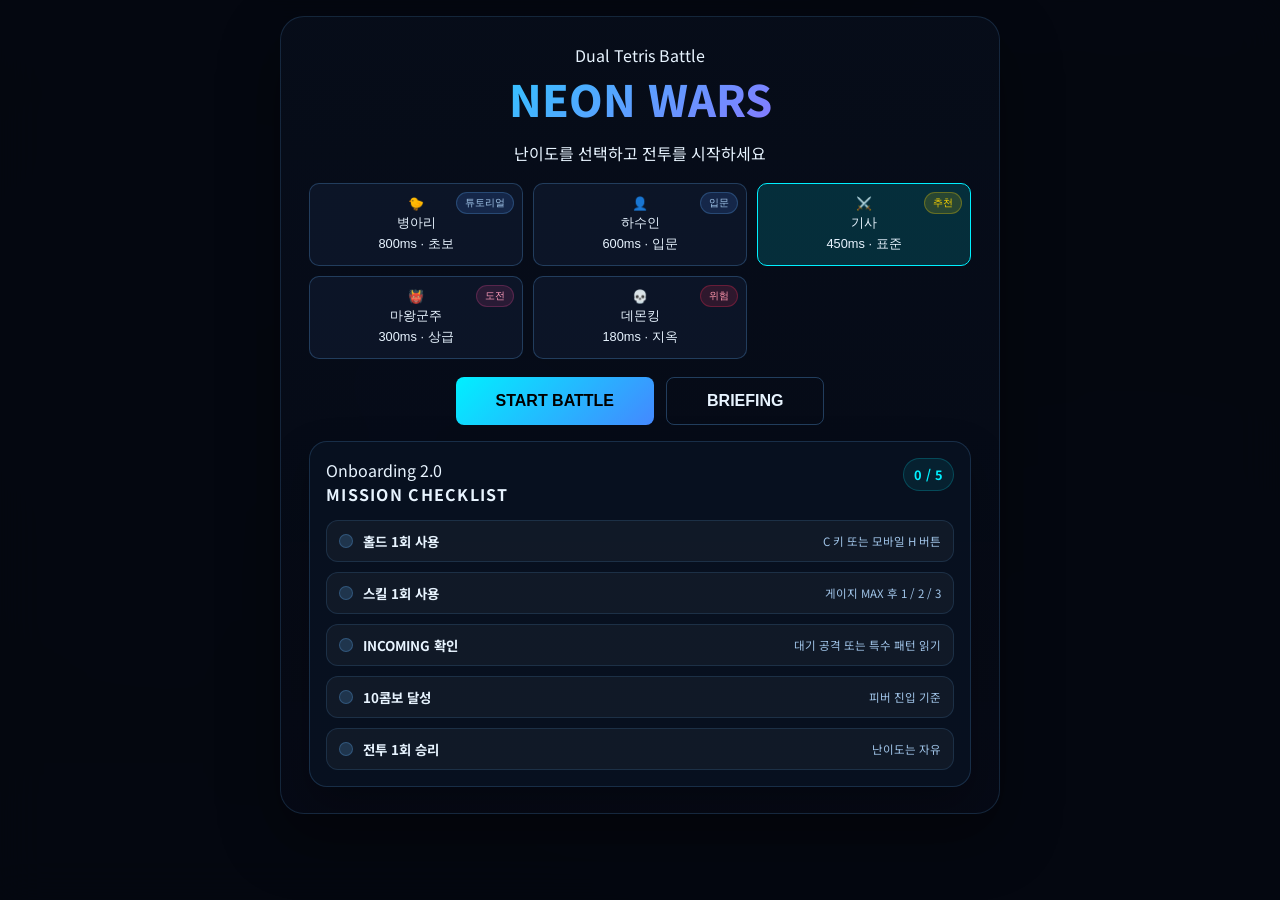
==== commit 71da4333: "feat: rebuild mobile container-driven layout" ====
--- a/index.html
+++ b/index.html
@@ -1,6 +1,6 @@
 ﻿<!--
   Dual Tetris Battle: Neon Wars
-  [v3.12.0] 메인 HTML - Neon Shift HUD 메타와 피버/듀얼 레이어 UI 확장
+  [v3.17.0] 메인 HTML - 모바일 레이아웃 보정과 HUD/레이어 UI 반영
   
   작성일: 2026-03-02
   작성자: AI Agent
@@ -13,6 +13,7 @@
   <title>Dual Tetris Battle: Neon Wars</title>
   <meta name="description" content="AI와의 대전형 테트리스 배틀 게임 - Neon Wars" />
   <meta name="theme-color" content="#050810" />
+  <link rel="icon" type="image/svg+xml" href="./favicon.svg" />
   <link rel="stylesheet" href="./styles/main.css" />
   <link rel="preconnect" href="https://fonts.googleapis.com" />
   <link rel="preconnect" href="https://fonts.gstatic.com" crossorigin />
@@ -128,7 +129,7 @@
         
         <!-- 플레이어 보드 -->
         <div class="board-wrap">
-          <canvas id="playerCanvas" width="300" height="600"></canvas>
+          <canvas id="playerCanvas" width="300" height="600" data-base-cols="10" data-base-rows="20"></canvas>
         </div>
         
         <!-- 플레이어 사이드 패널 (HOLD + NEXT) -->
@@ -219,7 +220,7 @@
         
         <!-- AI 보드 -->
         <div class="board-wrap">
-          <canvas id="aiCanvas" width="300" height="600"></canvas>
+          <canvas id="aiCanvas" width="300" height="600" data-base-cols="10" data-base-rows="20"></canvas>
         </div>
         
         <!-- AI 사이드 패널 -->
@@ -470,7 +471,7 @@
             <span>BUTTON SIZE</span>
             <strong id="mobileScaleValue">100%</strong>
           </label>
-          <input id="mobileScaleSlider" class="setting-range" type="range" min="90" max="130" step="5" value="100" />
+          <input id="mobileScaleSlider" class="setting-range" type="range" min="90" max="140" step="5" value="100" />
           <label class="setting-row" for="touchRepeatSlider">
             <span>REPEAT SPEED</span>
             <strong id="touchRepeatValue">75ms</strong>
--- a/styles/main.css
+++ b/styles/main.css
@@ -1,9 +1,9 @@
 ﻿/*
  * Dual Tetris Battle: Neon Wars - Main Stylesheet
- * [v3.12.0] 입력 정밀 설정, QA 패널, 게임필, 피버 변형, 네온 레이어 UI 대응
+ * [v3.17.0] 입력 정밀 설정, QA 패널, 게임필, 피버 변형, 네온 레이어 UI 대응
  * 
  * 작성일: 2026-03-02
- * 변경사항: 3컬럼 구조 (Player/Center/AI), 모바일 상단 상태바, 1080p 타이틀 적합화, 스크롤바 거터 제거
+ * 변경사항: 3컬럼 구조 (Player/Center/AI), 모바일 상단 상태바, 1080p 타이틀 적합화, 스크롤바 거터 제거, 상태 HUD 메타 칩 추가, 모바일 보드 축소/버튼 확대
  */
 
 /* ===== CSS VARIABLES ===== */
@@ -24,10 +24,14 @@
   --neon-gold: #ffd700;
   --neon-danger: #ff2d55;
   --mobile-btn-size: 55px;
+  --mobile-controls-height: 164px;
   --safe-top: env(safe-area-inset-top, 0px);
   --safe-right: env(safe-area-inset-right, 0px);
   --safe-bottom: env(safe-area-inset-bottom, 0px);
   --safe-left: env(safe-area-inset-left, 0px);
+  /* [v3.17.0] 동적 뷰포트 높이 변수 (JS에서 업데이트) */
+  --real-vh: 1vh;
+  --app-height: 100dvh;
 }
 
 /* ===== BASE ===== */
@@ -453,7 +457,7 @@
   align-items: flex-start;
 }
 
-/* ===== BOARDS ===== */
+/* [v3.16.0] ===== BOARDS - 동적 해상도 지원 ===== */
 .board-wrap {
   grid-area: board;
   padding: 12px;
@@ -461,12 +465,25 @@
   border: 1px solid var(--glass-border);
   border-radius: 12px;
   backdrop-filter: blur(8px);
+  display: flex;
+  align-items: center;
+  justify-content: center;
+  min-height: 0;
+  overflow: hidden;
 }
 
 .board-wrap canvas {
   display: block;
   border-radius: 4px;
   background: rgba(0, 0, 0, 0.3);
+  max-width: 100%;
+  max-height: 100%;
+  width: auto;
+  height: auto;
+  object-fit: contain;
+  image-rendering: pixelated;
+  image-rendering: -moz-crisp-edges;
+  image-rendering: crisp-edges;
 }
 
 /* ===== BLOCK PREVIEW (HOLD, NEXT) ===== */
@@ -939,6 +956,18 @@
 .status-chip.neon {
   border-color: rgba(0, 240, 255, 0.45);
   box-shadow: inset 0 0 0 1px rgba(184, 77, 255, 0.12), 0 0 18px rgba(0, 240, 255, 0.12);
+}
+
+.status-chip.meta {
+  border-style: dashed;
+  border-color: rgba(160, 196, 232, 0.28);
+  background: rgba(255, 255, 255, 0.02);
+}
+
+.incoming-chip.meta {
+  border-style: dashed;
+  border-color: rgba(160, 196, 232, 0.28);
+  background: rgba(255, 255, 255, 0.02);
 }
 
 .status-name,
@@ -1478,16 +1507,24 @@
 
 /* ============================================================================
    MOBILE LAYOUT (768px 이하)
-   - 상단: 상태바 (점수/콤보/레벨/게이지 한 줄)
-   - 중앙: 보드 2개 (Player 2/3, AI 1/3)
-   - 하단: 터치 버튼
+   - CSS가 보드 공간을 먼저 배정하고, JS는 할당된 컨테이너 크기를 읽어 캔버스를 맞춘다.
    ============================================================================ */
 @media (max-width: 768px) {
+  :root {
+    --mobile-controls-height: calc(var(--mobile-btn-size) * 2 + 42px);
+  }
+
   body {
     overflow: hidden;
   }
 
-  /* Topbar 조정 */
+  .app {
+    display: grid;
+    grid-template-rows: auto auto minmax(0, 1fr);
+    height: calc(var(--real-vh, 1vh) * 100);
+    min-height: calc(var(--real-vh, 1vh) * 100);
+  }
+
   .topbar {
     height: calc(50px + var(--safe-top));
     padding:
@@ -1510,7 +1547,6 @@
     font-size: 0.65rem;
   }
 
-  /* 모바일 상태바 표시 */
   .mobile-status-bar {
     display: flex;
     justify-content: space-around;
@@ -1518,7 +1554,6 @@
     padding: 8px calc(12px + var(--safe-right)) 8px calc(12px + var(--safe-left));
     background: var(--glass-bg-strong);
     border-bottom: 1px solid var(--glass-border);
-    flex-shrink: 0;
     gap: 8px;
   }
 
@@ -1566,187 +1601,270 @@
     transition: width 0.2s ease;
   }
 
-  /* 스테이지: 보드 2개 수평 배치 */
   .stage {
     display: grid;
-    grid-template-columns: 2fr 1fr;
-    grid-template-rows: 1fr;
-    grid-template-areas: "player ai";
-    gap: 10px;
-    padding: 10px calc(10px + var(--safe-right)) calc(100px + var(--safe-bottom)) calc(10px + var(--safe-left));
-  }
-
-  /* 센터 패널 숨김 (모바일에서는 상태바 사용) */
+    grid-template-columns: 1fr;
+    grid-template-rows: minmax(0, 1fr);
+    grid-template-areas: "main-board";
+    align-items: stretch;
+    justify-items: center;
+    position: relative;
+    min-height: 0;
+    height: auto;
+    padding:
+      8px
+      calc(10px + var(--safe-right))
+      calc(var(--mobile-controls-height) + 10px + var(--safe-bottom))
+      calc(10px + var(--safe-left));
+    gap: 0;
+  }
+
   .center-panel {
     display: none;
   }
 
-  /* 플레이어 레인 */
   .lane.player-lane {
-    grid-area: player;
-    justify-self: stretch;
+    grid-area: main-board;
+    position: relative;
+    width: 100%;
+    max-width: min(100%, 420px);
+    height: 100%;
+    min-height: 0;
+    display: grid;
+    grid-template-columns: minmax(64px, auto) minmax(0, 1fr);
+    grid-template-rows: auto minmax(0, 1fr);
+    grid-template-areas:
+      "side title"
+      "side board";
+    align-items: start;
+    gap: 8px;
+    justify-self: center;
+    z-index: 10;
+  }
+
+  .lane.player-lane .lane-title {
+    grid-area: title;
+    justify-self: end;
+    align-self: start;
+    font-size: 0.6rem;
+    padding: 4px 10px;
+  }
+
+  .lane.player-lane .side-panel {
+    grid-area: side;
+    width: auto;
     display: flex;
     flex-direction: column;
     gap: 8px;
+    align-items: stretch;
+    justify-content: flex-start;
+    min-width: 64px;
+  }
+
+  .lane.player-lane .board-wrap {
+    grid-area: board;
+    width: 100%;
+    height: 100%;
+    max-height: min(60dvh, 100%);
+    aspect-ratio: 1 / 2;
+    padding: 6px;
+    justify-self: center;
+    align-self: start;
+    min-width: 0;
+    min-height: 0;
+    overflow: hidden;
+  }
+
+  .lane.player-lane .board-wrap canvas {
+    max-width: 100%;
+    max-height: 100%;
+    width: auto;
+    height: auto;
+    aspect-ratio: 1 / 2;
+    object-fit: contain;
   }
 
   .lane.ai-lane {
-    grid-area: ai;
-    justify-self: stretch;
-    display: flex;
-    flex-direction: column;
-    gap: 8px;
-  }
-
-  /* 레인 타이틀 */
-  .lane-title {
-    font-size: 0.65rem;
-    padding: 4px 10px;
-    align-self: center;
-  }
-
-  /* 사이드 패널: HOLD/AI INFO를 보드 위에 */
-  .side-panel {
-    flex-direction: row;
-    justify-content: center;
-    gap: 8px;
-    width: 100%;
-  }
-
-  .player-side {
-    align-items: center;
-    order: -1;
-  }
-
-  .ai-side {
-    align-items: center;
-    order: -1;
-  }
-
-  /* HOLD/NEXT 미리보기 크기 조정 */
-  .block-preview {
-    padding: 6px;
-    flex-direction: row;
+    position: absolute;
+    top: 8px;
+    right: calc(10px + var(--safe-right));
+    width: min(84px, 24vw);
+    display: grid;
+    grid-template-columns: 1fr;
+    grid-template-rows: auto auto;
+    grid-template-areas:
+      "title"
+      "board";
     gap: 4px;
-  }
-
-  .block-preview .label {
-    font-size: 0.5rem;
-    writing-mode: vertical-rl;
-    text-orientation: mixed;
-  }
-
-  .hold-preview {
-    flex-direction: row;
-  }
-
-  .hold-preview canvas {
-    width: 30px;
-    height: 30px;
-  }
-
-  .next-preview {
-    flex-direction: row;
-  }
-
-  .next-preview canvas {
-    width: 25px;
-    height: 20px;
-  }
-
-  /* AI 레벨 패널 */
-  .ai-level-panel {
-    padding: 6px 10px;
-  }
-
-  .ai-level-panel .label {
-    font-size: 0.5rem;
-  }
-
-  .ai-level-panel .value {
-    font-size: 0.8rem;
-  }
-
-  /* 보드 크기 조정 */
-  .board-wrap {
-    padding: 6px;
-    flex: 1;
-    display: flex;
-    align-items: center;
-    justify-content: center;
-  }
-
-  .board-wrap canvas {
+    padding: 4px;
+    z-index: 20;
+    opacity: 0.96;
+    background: rgba(8, 16, 32, 0.84);
+    border: 1px solid rgba(100, 180, 255, 0.22);
+    border-radius: 10px;
+    box-shadow: 0 14px 32px rgba(0, 0, 0, 0.24);
+  }
+
+  .lane.ai-lane .lane-title {
+    grid-area: title;
+    justify-self: center;
+    font-size: 0.48rem;
+    padding: 2px 6px;
+  }
+
+  .lane.ai-lane .side-panel,
+  .lane.ai-lane .ai-level-panel,
+  .lane.ai-lane .boss-hp-panel {
+    display: none;
+  }
+
+  .lane.ai-lane .board-wrap {
+    grid-area: board;
     width: 100%;
     height: auto;
-    max-height: calc(100vh - 220px);
-  }
-
-  /* AI 보드는 더 작게 */
+    max-height: min(22dvh, 160px);
+    aspect-ratio: 1 / 2;
+    padding: 3px;
+  }
+
   .lane.ai-lane .board-wrap canvas {
-    max-height: calc(100vh - 180px);
-  }
-
-  /* 모바일 컨트롤 */
+    max-width: 100%;
+    max-height: 100%;
+    width: auto;
+    height: auto;
+  }
+
+  .block-preview {
+    padding: 6px 5px;
+    gap: 6px;
+    background: var(--glass-bg);
+    border: 1px solid var(--glass-border);
+    border-radius: 8px;
+    align-items: center;
+    width: 100%;
+  }
+
+  .block-preview .label {
+    font-size: 0.48rem;
+    color: var(--text-muted);
+    letter-spacing: 0.04em;
+    writing-mode: horizontal-tb;
+    text-align: center;
+  }
+
+  .hold-preview {
+    min-width: 0;
+  }
+
+  .hold-preview canvas {
+    width: 44px;
+    height: 44px;
+    image-rendering: pixelated;
+  }
+
+  .next-preview {
+    max-width: 72px;
+    justify-content: center;
+  }
+
+  .next-preview canvas {
+    width: 34px;
+    height: 26px;
+    image-rendering: pixelated;
+  }
+
   .mobile-controls {
     display: grid;
     position: fixed;
-    bottom: calc(10px + var(--safe-bottom));
+    bottom: calc(8px + var(--safe-bottom));
     left: 50%;
     transform: translateX(-50%);
-    grid-template-columns: repeat(3, 1fr);
+    grid-template-columns: repeat(5, minmax(0, 1fr));
     gap: 8px;
-    padding: 12px;
-    width: min(92vw, 430px);
-    background: var(--glass-bg-strong);
-    border: 1px solid var(--glass-border);
-    border-radius: 12px;
+    width: min(96vw, 520px);
+    padding: 10px 12px;
+    background: rgba(8, 16, 32, 0.92);
+    border: 1px solid rgba(100, 180, 255, 0.22);
+    border-radius: 14px;
     z-index: 80;
+    box-shadow: 0 20px 40px rgba(0, 0, 0, 0.28);
+    backdrop-filter: blur(12px);
   }
 
   .mobile-controls.hidden {
     display: none;
   }
 
-.mobile-controls button {
-  width: var(--mobile-btn-size);
-  height: var(--mobile-btn-size);
-  background: rgba(0, 240, 255, 0.1);
-  border: 1px solid rgba(0, 240, 255, 0.3);
-    border-radius: 10px;
+  .mobile-controls button {
+    width: 100%;
+    min-width: 0;
+    height: max(var(--mobile-btn-size), 60px);
+    background: rgba(0, 240, 255, 0.12);
+    border: 1px solid rgba(0, 240, 255, 0.28);
+    border-radius: 12px;
     color: var(--neon-cyan);
-    font-size: 1.2rem;
+    font-size: 1.05rem;
+    font-weight: 700;
     cursor: pointer;
-  transition: all 0.1s;
-}
-
-.mobile-controls button:disabled {
-  opacity: 0.45;
-  color: var(--text-muted);
-  border-color: rgba(107, 141, 176, 0.25);
-}
+    transition: transform 0.12s ease, background 0.12s ease, border-color 0.12s ease;
+  }
+
+  .mobile-controls button[data-action="hardDrop"] {
+    background: rgba(255, 77, 158, 0.14);
+    border-color: rgba(255, 77, 158, 0.34);
+  }
+
+  .mobile-controls button[data-action="hold"] {
+    background: rgba(255, 215, 0, 0.12);
+    border-color: rgba(255, 215, 0, 0.28);
+    color: var(--neon-gold);
+  }
+
+  .mobile-controls button[data-action="skill1"],
+  .mobile-controls button[data-action="skill2"],
+  .mobile-controls button[data-action="skill3"] {
+    height: max(calc(var(--mobile-btn-size) - 14px), 42px);
+    font-size: 0.9rem;
+  }
+
+  .mobile-controls button:disabled {
+    opacity: 0.45;
+    color: var(--text-muted);
+    border-color: rgba(107, 141, 176, 0.25);
+  }
 
   .mobile-controls button:active {
-    background: rgba(0, 240, 255, 0.3);
-    transform: scale(0.95);
+    background: rgba(0, 240, 255, 0.26);
+    transform: scale(0.96);
   }
 
   .battle-widgets {
     left: 10px;
     right: 10px;
-    bottom: calc(92px + var(--safe-bottom));
+    bottom: calc(var(--mobile-controls-height) + 8px + var(--safe-bottom));
     width: auto;
-    gap: 8px;
+    gap: 6px;
   }
 
   .widget-card {
-    padding: 10px 12px;
+    padding: 8px 10px;
   }
 
   .status-chip,
   .incoming-chip {
-    min-height: 30px;
-    padding: 5px 9px;
+    min-height: 28px;
+    padding: 4px 8px;
+  }
+
+  .status-name,
+  .incoming-name {
+    font-size: 0.68rem;
+    letter-spacing: 0.06em;
+  }
+
+  .status-time,
+  .incoming-time {
+    font-size: 0.62rem;
   }
 
   .battle-callout {
@@ -1853,32 +1971,125 @@
 
 /* 작은 모바일 화면 추가 조정 */
 @media (max-width: 400px) {
+  :root {
+    --mobile-controls-height: calc(var(--mobile-btn-size) * 2 + 34px);
+  }
+
   .mobile-controls button {
-    width: calc(var(--mobile-btn-size) - 7px);
-    height: calc(var(--mobile-btn-size) - 7px);
+    height: max(calc(var(--mobile-btn-size) - 6px), 56px);
     font-size: 1rem;
   }
 
-  .board-wrap canvas {
-    max-height: calc(100vh - 200px);
-  }
-}
-
-/* 가로 모바일 */
+  .mobile-controls button[data-action="skill1"],
+  .mobile-controls button[data-action="skill2"],
+  .mobile-controls button[data-action="skill3"] {
+    height: max(calc(var(--mobile-btn-size) - 18px), 40px);
+  }
+}
+
+/* [v3.17.0] 가로 모바일 - 컨테이너 기반 레이아웃 미세 조정 */
 @media (max-width: 768px) and (orientation: landscape) {
+  :root {
+    --mobile-controls-height: calc(max(calc(var(--mobile-btn-size) - 10px), 50px) * 2 + 28px);
+  }
+
+  .topbar {
+    height: calc(38px + var(--safe-top));
+    padding-top: calc(4px + var(--safe-top));
+    padding-bottom: 4px;
+  }
+
+  .topbar h1 {
+    font-size: 0.8rem;
+  }
+
+  .mobile-status-bar {
+    padding: 4px calc(8px + var(--safe-right)) 4px calc(8px + var(--safe-left));
+  }
+
+  .status-item .label {
+    font-size: 0.5rem;
+  }
+
+  .status-item .value {
+    font-size: 0.75rem;
+  }
+
   .stage {
-    grid-template-columns: 3fr 2fr;
-    padding-bottom: calc(70px + var(--safe-bottom));
+    padding: 4px calc(6px + var(--safe-right)) calc(var(--mobile-controls-height) + 8px + var(--safe-bottom)) calc(6px + var(--safe-left));
+  }
+
+  .lane.player-lane {
+    max-width: min(100%, 560px);
+    grid-template-columns: minmax(58px, auto) minmax(0, 1fr);
+  }
+
+  .lane.player-lane .board-wrap {
+    max-height: min(52dvh, 100%);
   }
 
   .mobile-controls {
-    grid-template-columns: repeat(6, 1fr);
-    bottom: calc(5px + var(--safe-bottom));
+    bottom: calc(4px + var(--safe-bottom));
+    width: min(98vw, 720px);
+    gap: 6px;
+    padding: 6px 10px;
   }
 
   .mobile-controls button {
-    width: calc(var(--mobile-btn-size) - 10px);
-    height: calc(var(--mobile-btn-size) - 10px);
+    height: max(calc(var(--mobile-btn-size) - 10px), 50px);
+    font-size: 0.98rem;
+  }
+
+  .mobile-controls button[data-action="skill1"],
+  .mobile-controls button[data-action="skill2"],
+  .mobile-controls button[data-action="skill3"] {
+    height: max(calc(var(--mobile-btn-size) - 20px), 36px);
+  }
+
+  .lane.ai-lane {
+    width: min(74px, 18vw);
+  }
+
+  .battle-widgets {
+    bottom: calc(var(--mobile-controls-height) + 6px + var(--safe-bottom));
+  }
+
+  .widget-card {
+    padding: 7px 9px;
+  }
+
+  .status-chip,
+  .incoming-chip {
+    min-height: 26px;
+    padding: 3px 7px;
+  }
+}
+
+/* [v3.17.0] 소형 가로 화면 대응 */
+@media (max-width: 667px) and (orientation: landscape) {
+  :root {
+    --mobile-controls-height: calc(max(calc(var(--mobile-btn-size) - 14px), 46px) * 2 + 24px);
+  }
+
+  .lane.player-lane {
+    max-width: min(100%, 500px);
+  }
+
+  .mobile-controls {
+    gap: 3px;
+    padding: 4px 8px;
+  }
+
+  .mobile-controls button {
+    height: max(calc(var(--mobile-btn-size) - 16px), 44px);
+    font-size: 0.85rem;
+    border-radius: 8px;
+  }
+
+  .mobile-controls button[data-action="skill1"],
+  .mobile-controls button[data-action="skill2"],
+  .mobile-controls button[data-action="skill3"] {
+    height: max(calc(var(--mobile-btn-size) - 24px), 34px);
   }
 }
 
